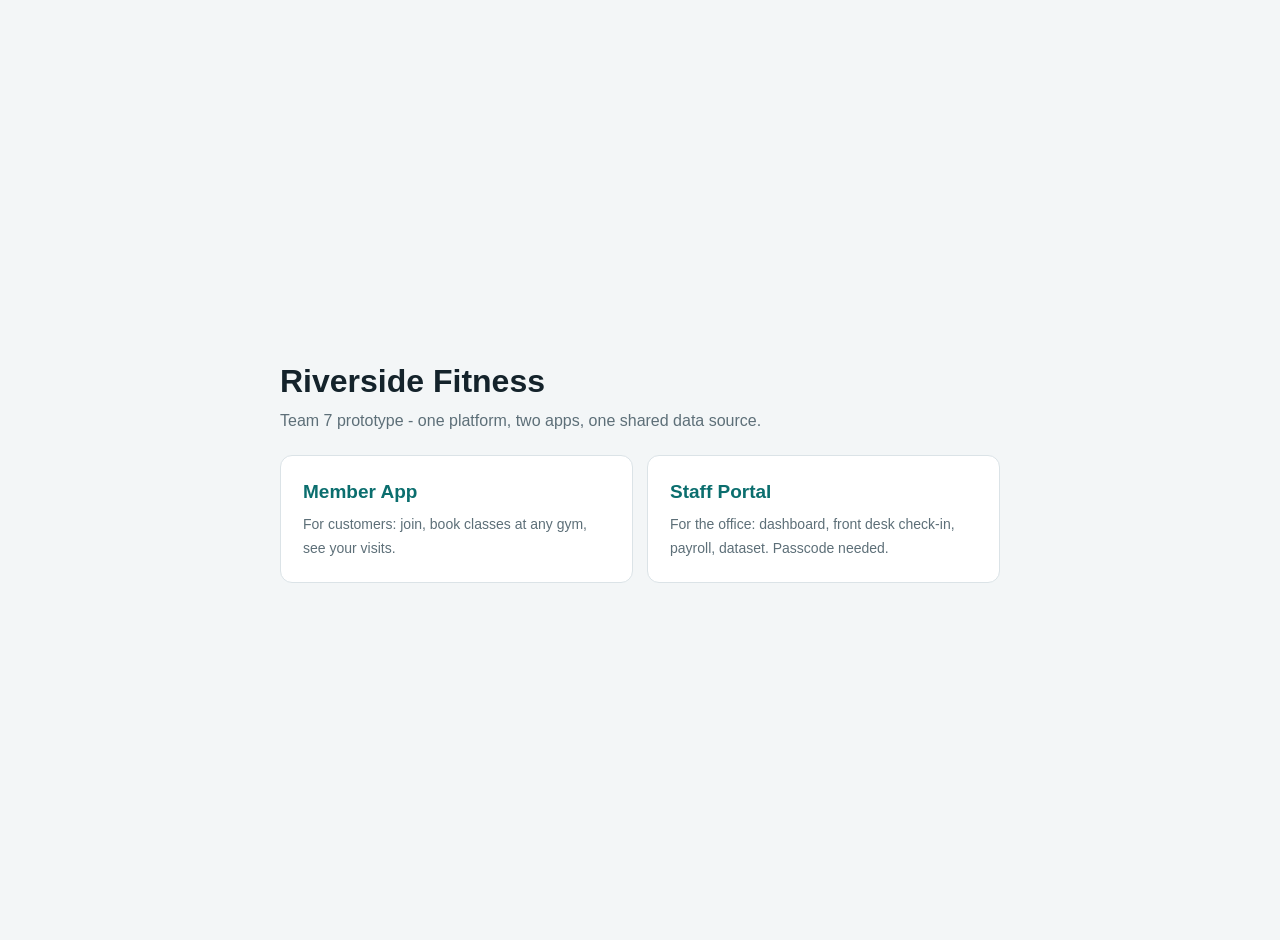
==== index.html @ 1a09a7ec "Add files via upload" ====
<!doctype html>
<html lang="en"><head><meta charset="utf-8"><meta name="viewport" content="width=device-width, initial-scale=1">
<title>Riverside Fitness</title>
<style>
body{margin:0;min-height:100vh;display:grid;place-items:center;background:#f3f6f7;color:#14232b;font:16px/1.5 -apple-system,Segoe UI,Roboto,Arial,sans-serif;padding:20px}
.w{max-width:720px;width:100%}h1{margin:0 0 4px}p{color:#5d6f78;margin:0 0 22px}
.g{display:grid;grid-template-columns:repeat(auto-fit,minmax(260px,1fr));gap:14px}
a{display:block;background:#fff;border:1px solid #dbe3e7;border-radius:12px;padding:22px;text-decoration:none;color:inherit}
a:hover{border-color:#0b6e6e}a b{display:block;font-size:19px;color:#0b6e6e;margin-bottom:6px}a span{color:#5d6f78;font-size:14px}
</style></head><body><div class="w"><h1>Riverside Fitness</h1><p>Team 7 prototype - one platform, two apps, one shared data source.</p>
<div class="g"><a href="member.html"><b>Member App</b><span>For customers: join, book classes at any gym, see your visits.</span></a>
<a href="staff.html"><b>Staff Portal</b><span>For the office: dashboard, front desk check-in, payroll, dataset. Passcode needed.</span></a></div></div></body></html>
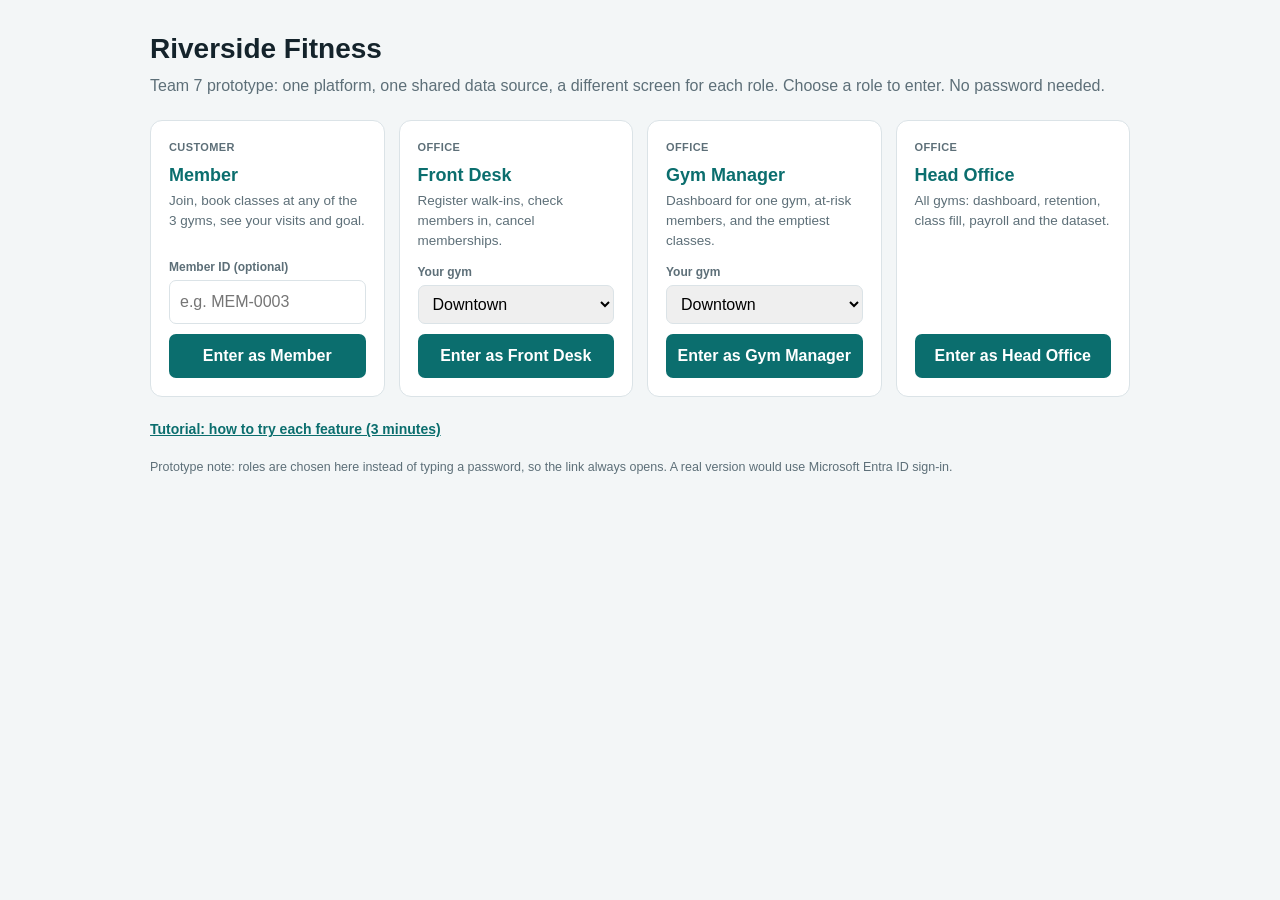
==== commit bd362dcc: "Add files via upload" ====
--- a/index.html
+++ b/index.html
@@ -1,12 +1,47 @@
 <!doctype html>
 <html lang="en"><head><meta charset="utf-8"><meta name="viewport" content="width=device-width, initial-scale=1">
-<title>Riverside Fitness</title>
+<title>Riverside Fitness - Choose your role</title>
 <style>
-body{margin:0;min-height:100vh;display:grid;place-items:center;background:#f3f6f7;color:#14232b;font:16px/1.5 -apple-system,Segoe UI,Roboto,Arial,sans-serif;padding:20px}
-.w{max-width:720px;width:100%}h1{margin:0 0 4px}p{color:#5d6f78;margin:0 0 22px}
-.g{display:grid;grid-template-columns:repeat(auto-fit,minmax(260px,1fr));gap:14px}
-a{display:block;background:#fff;border:1px solid #dbe3e7;border-radius:12px;padding:22px;text-decoration:none;color:inherit}
-a:hover{border-color:#0b6e6e}a b{display:block;font-size:19px;color:#0b6e6e;margin-bottom:6px}a span{color:#5d6f78;font-size:14px}
-</style></head><body><div class="w"><h1>Riverside Fitness</h1><p>Team 7 prototype - one platform, two apps, one shared data source.</p>
-<div class="g"><a href="member.html"><b>Member App</b><span>For customers: join, book classes at any gym, see your visits.</span></a>
-<a href="staff.html"><b>Staff Portal</b><span>For the office: dashboard, front desk check-in, payroll, dataset. Passcode needed.</span></a></div></div></body></html>
+:root{--bg:#f3f6f7;--ink:#14232b;--muted:#5d6f78;--line:#dbe3e7;--brand:#0b6e6e}
+*{box-sizing:border-box}
+body{margin:0;background:var(--bg);color:var(--ink);font:16px/1.5 -apple-system,Segoe UI,Roboto,Arial,sans-serif;padding:28px 16px}
+.w{max-width:980px;margin:0 auto}
+h1{margin:0 0 4px;font-size:28px}.lead{color:var(--muted);margin:0 0 22px}
+.g{display:grid;grid-template-columns:repeat(auto-fit,minmax(215px,1fr));gap:14px}
+.c{background:#fff;border:1px solid var(--line);border-radius:12px;padding:18px;display:flex;flex-direction:column}
+.c h2{margin:0 0 2px;font-size:18px;color:var(--brand)}.c p{margin:0 0 12px;color:var(--muted);font-size:13.5px;flex:1}
+label{font-size:12px;font-weight:600;color:var(--muted);margin-bottom:4px}
+input,select{width:100%;padding:9px 10px;border:1px solid var(--line);border-radius:7px;font:inherit;margin-bottom:10px}
+button{background:var(--brand);color:#fff;border:0;border-radius:7px;padding:10px;font:inherit;font-weight:600;cursor:pointer}
+button:hover{background:#084f50}
+.tag{display:inline-block;font-size:11px;font-weight:700;letter-spacing:.4px;text-transform:uppercase;color:var(--muted);margin-bottom:6px}
+.foot{margin-top:22px;display:flex;flex-wrap:wrap;gap:16px;font-size:14px}.foot a{color:var(--brand);font-weight:600}
+.note{font-size:12.5px;color:var(--muted);margin-top:18px}
+</style></head><body><div class="w">
+<h1>Riverside Fitness</h1>
+<p class="lead">Team 7 prototype: one platform, one shared data source, a different screen for each role. Choose a role to enter. No password needed.</p>
+<div class="g">
+ <div class="c"><span class="tag">Customer</span><h2>Member</h2><p>Join, book classes at any of the 3 gyms, see your visits and goal.</p>
+  <label for="mid">Member ID (optional)</label><input id="mid" placeholder="e.g. MEM-0003">
+  <button id="goMember" type="button">Enter as Member</button></div>
+ <div class="c"><span class="tag">Office</span><h2>Front Desk</h2><p>Register walk-ins, check members in, cancel memberships.</p>
+  <label for="locFd">Your gym</label><select id="locFd"></select>
+  <button data-role="frontdesk" data-loc="locFd" type="button">Enter as Front Desk</button></div>
+ <div class="c"><span class="tag">Office</span><h2>Gym Manager</h2><p>Dashboard for one gym, at-risk members, and the emptiest classes.</p>
+  <label for="locGm">Your gym</label><select id="locGm"></select>
+  <button data-role="manager" data-loc="locGm" type="button">Enter as Gym Manager</button></div>
+ <div class="c"><span class="tag">Office</span><h2>Head Office</h2><p>All gyms: dashboard, retention, class fill, payroll and the dataset.</p>
+  <label>&nbsp;</label><div style="flex:1"></div>
+  <button data-role="head" type="button">Enter as Head Office</button></div>
+</div>
+<div class="foot"><a href="guide.html">Tutorial: how to try each feature (3 minutes)</a></div>
+<p class="note">Prototype note: roles are chosen here instead of typing a password, so the link always opens. A real version would use Microsoft Entra ID sign-in.</p>
+</div>
+<script>
+const G=[['LOC-A','Downtown'],['LOC-B','Uptown'],['LOC-C','Eastside']];
+['locFd','locGm'].forEach(id=>document.getElementById(id).innerHTML=G.map(g=>`<option value="${g[0]}">${g[1]}</option>`).join(''));
+function set(k,v){try{localStorage.setItem(k,v)}catch(e){}}
+function del(k){try{localStorage.removeItem(k)}catch(e){}}
+document.getElementById('goMember').onclick=()=>{const v=document.getElementById('mid').value.trim().toUpperCase();v?set('rf_member',v):del('rf_member');location.href='member.html';};
+document.querySelectorAll('[data-role]').forEach(b=>b.onclick=()=>{const l=b.dataset.loc?document.getElementById(b.dataset.loc).value:'';location.href='staff.html?role='+b.dataset.role+(l?'&loc='+l:'');});
+</script></body></html>
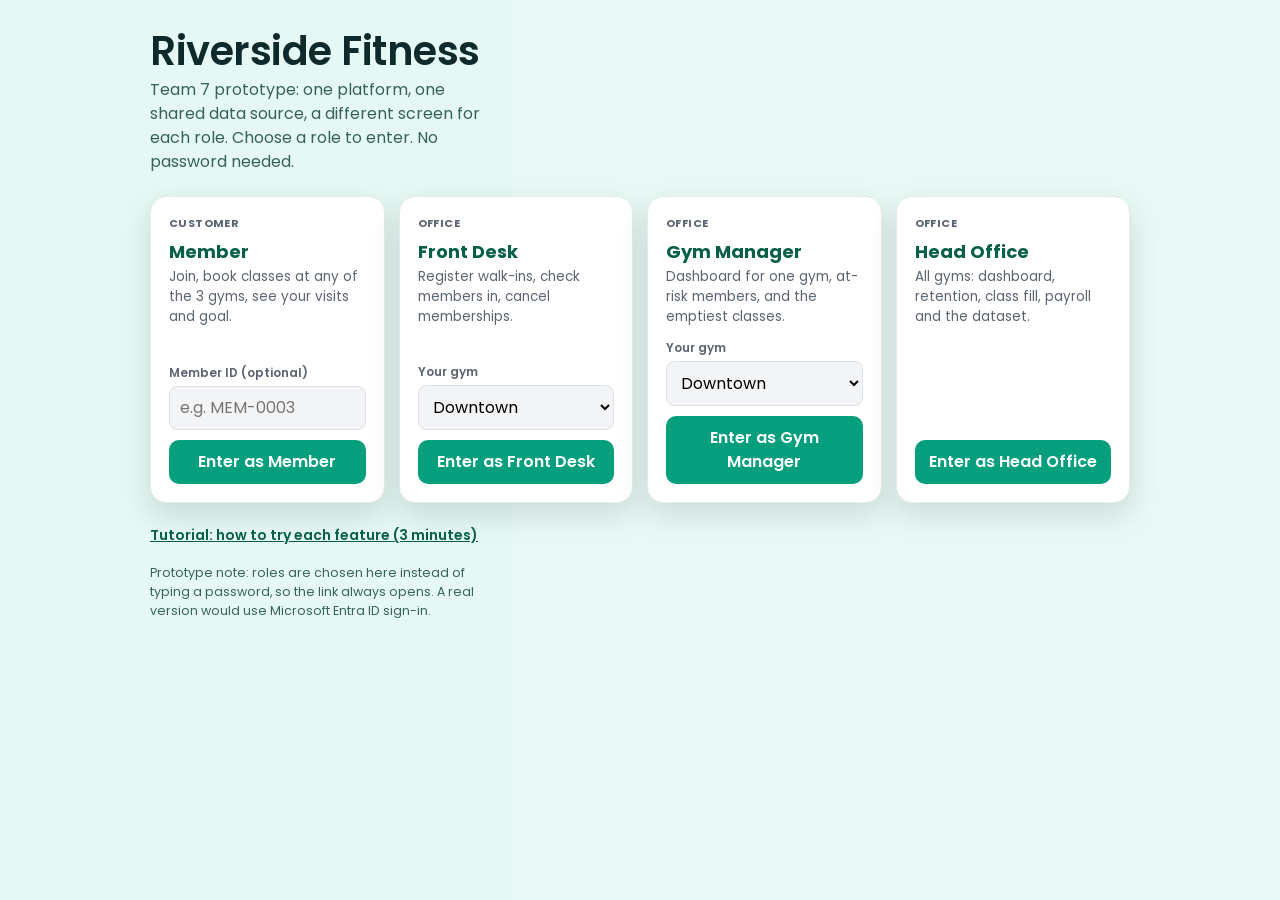
==== commit f006c415: "Update index.html" ====
--- a/index.html
+++ b/index.html
@@ -17,7 +17,7 @@
 .tag{display:inline-block;font-size:11px;font-weight:700;letter-spacing:.4px;text-transform:uppercase;color:var(--muted);margin-bottom:6px}
 .foot{margin-top:22px;display:flex;flex-wrap:wrap;gap:16px;font-size:14px}.foot a{color:var(--brand);font-weight:600}
 .note{font-size:12.5px;color:var(--muted);margin-top:18px}
-</style></head><body><div class="w">
+</style><link rel="stylesheet" href="theme.css"></head><body class="landing"><div class="w">
 <h1>Riverside Fitness</h1>
 <p class="lead">Team 7 prototype: one platform, one shared data source, a different screen for each role. Choose a role to enter. No password needed.</p>
 <div class="g">
--- a/theme.css
+++ b/theme.css
@@ -0,0 +1,55 @@
+/* Riverside Fitness theme v3 - light mint/periwinkle + green accent (Glofox-inspired) */
+@import url('https://fonts.googleapis.com/css2?family=Poppins:wght@400;500;600;700&display=swap');
+:root{
+  --art:url("data:image/svg+xml,%3Csvg xmlns='http://www.w3.org/2000/svg' viewBox='0 0 1600 400' preserveAspectRatio='xMidYMid slice'%3E%3Cdefs%3E%3CradialGradient id='a' cx='50%25' cy='50%25' r='50%25'%3E%3Cstop offset='0' stop-color='%237ee8d6' stop-opacity='.55'/%3E%3Cstop offset='1' stop-color='%237ee8d6' stop-opacity='0'/%3E%3C/radialGradient%3E%3CradialGradient id='b' cx='50%25' cy='50%25' r='50%25'%3E%3Cstop offset='0' stop-color='%238b93f0' stop-opacity='.55'/%3E%3Cstop offset='1' stop-color='%238b93f0' stop-opacity='0'/%3E%3C/radialGradient%3E%3C/defs%3E%3Ccircle cx='1250' cy='60' r='340' fill='url(%23a)'/%3E%3Ccircle cx='1500' cy='380' r='300' fill='url(%23b)'/%3E%3Cg transform='translate(1020 70)'%3E%3Crect width='190' height='96' rx='14' fill='white' fill-opacity='.92'/%3E%3Ccircle cx='34' cy='36' r='16' fill='%23c7d2fe'/%3E%3Crect x='62' y='26' width='90' height='9' rx='4' fill='%23111'/%3E%3Crect x='62' y='46' width='60' height='7' rx='3' fill='%239ca3af'/%3E%3Ccircle cx='166' cy='30' r='8' fill='%2310b981'/%3E%3Crect x='20' y='68' width='150' height='9' rx='4' fill='%23e5e7eb'/%3E%3C/g%3E%3Cg transform='translate(1190 190)'%3E%3Crect width='200' height='88' rx='14' fill='white' fill-opacity='.92'/%3E%3Crect x='18' y='20' width='42' height='42' rx='10' fill='%23e0e7ff'/%3E%3Crect x='74' y='22' width='96' height='8' rx='4' fill='%236b7280'/%3E%3Ctext x='74' y='62' font-family='Arial' font-weight='700' font-size='28' fill='%23111'%3E128%3C/text%3E%3C/g%3E%3C/svg%3E");
+  --dots:url("data:image/svg+xml,%3Csvg xmlns='http://www.w3.org/2000/svg' width='32' height='32'%3E%3Ccircle cx='2' cy='2' r='1.3' fill='%2523059669' fill-opacity='.08'/%3E%3C/svg%3E");
+  --ink:#111418; --muted:#5b6470; --line:#dfe3e8; --tile:#dde3e9;
+  --brand:#059f7e; --brand-dark:#047857; --green:#059f7e; --greenD:#065f46;
+  --mint:#8fe6dc; --peri:#7c8ae0;
+  --grad:linear-gradient(120deg,#a5ecea 0%,#86e3d6 45%,#7c8ae0 100%);
+}
+body{font-family:'Poppins','Segoe UI',system-ui,-apple-system,Arial,sans-serif!important;background:#fff;background-image:var(--dots);color:var(--ink)}
+:root{--lightA:#e3f8f4;--lightB:#e6e9ff}
+header{background:linear-gradient(100deg,#e9faf6,#e8ecff)!important;color:#0f2a2a!important;box-shadow:0 1px 0 var(--line)}
+header h1{font-size:20px;font-weight:600;color:#0f2a2a!important}
+header a{color:#065f46!important}
+header .pill{background:#fff!important;color:#065f46!important;border:1px solid #cfe9e3}
+header button,header .btn{background:#fff!important;color:#0f2a2a!important;border:1px solid #cfe9e3!important;box-shadow:none!important;margin-top:0}
+header .sub,header p,header small{color:#35625c!important}
+nav{background:#fff;box-shadow:none;border-bottom:1px solid var(--line)}
+nav button{font-family:inherit;font-weight:500}
+nav button.on{color:var(--greenD)!important;border-bottom-color:var(--green)!important}
+.card{background:#fff;border:1px solid var(--line);border-radius:16px;box-shadow:none;transition:box-shadow .2s}
+.card:hover{box-shadow:0 10px 26px rgba(17,20,24,.08)}
+.card h3{color:var(--greenD)!important;letter-spacing:1.2px!important;font-weight:600!important}
+input,select{background:#f3f4f6!important;border:1px solid var(--line)!important;border-radius:8px!important;font-family:inherit}
+.btn{background:var(--green);color:#fff;border-radius:10px;font-family:inherit;box-shadow:none}
+.btn:hover{background:var(--brand-dark)}
+.btn.ghost{background:#fff;border:1px solid var(--line);color:var(--ink)}
+/* hero band under the menu: light mint/periwinkle with photo strip on the right */
+.hero{position:relative;overflow:hidden;color:#0f2a2a;padding:44px 20px 50px;background:radial-gradient(circle at 20% 0%,#fff,transparent 50%),linear-gradient(100deg,#d9f6f0,#e2e6ff)}
+.hero .in{position:relative;z-index:2;max-width:1180px;margin:0 auto;padding:0 16px}
+.hero h2{font-size:34px;font-weight:600;margin:0 0 8px;color:#0f2a2a;letter-spacing:-.4px;line-height:1.2}
+.hero p{margin:0;font-size:15px;color:#35625c;max-width:520px}
+.hero .in::before{content:'Riverside Fitness - one platform, three gyms';display:inline-block;background:#fff;border:1px solid #cfe9e3;border-radius:8px;padding:6px 12px;font-size:12px;font-weight:500;margin-bottom:14px;color:#065f46}
+.hero::after{content:'';position:absolute;z-index:1;right:0;top:0;bottom:0;width:58%;background-size:34% 100%;background-repeat:no-repeat;background-position:0 30%,50% 30%,100% 30%;
+ -webkit-mask-image:linear-gradient(to right,transparent,#000 45%);mask-image:linear-gradient(to right,transparent,#000 45%)}
+.hero:has(#heroTitle)::after{background-image:url(img/elliptical.jpg),url(img/zumba.jpg),url(img/yoga.jpg)}
+.hero:not(:has(#heroTitle))::after{background-image:url(img/ropes.jpg),url(img/dumbbells.jpg),url(img/kettlebell.jpg)}
+@media(max-width:700px){.hero::after{width:100%;opacity:.25}.hero h2{font-size:26px}}
+/* start page: light left panel, photo on the right */
+body.landing{min-height:100vh;color:#0f2a2a;background:linear-gradient(120deg,#dff7f2,#e4e8ff)}
+@media(min-width:900px){body.landing{background:linear-gradient(90deg,#e6f8f4 0%,#e6f8f4 40%,rgba(230,248,244,0) 40.1%),linear-gradient(rgba(255,255,255,.10),rgba(255,255,255,.10)),url(img/hero-gym.jpg) 70% center/cover no-repeat,#e6f8f4}
+ body.landing h1,body.landing .lead,body.landing .note{max-width:34%}}
+body.landing h1{font-size:40px;font-weight:600;letter-spacing:-.5px;line-height:1.15;color:#0f2a2a}
+body.landing .lead{color:#35625c}
+body.landing .c{background:#fff;color:#111418;border:1px solid #e3ece9;border-radius:16px;box-shadow:0 12px 30px rgba(15,42,42,.14)}
+body.landing .c h2{color:var(--greenD)}
+body.landing .c button{background:var(--green);color:#fff;border-radius:10px}
+body.landing a{color:#065f46}
+body.landing .note{color:#35625c}
+/* tutorial page: light photo banner */
+body.doc{background:#fff;position:relative}
+body.doc::before{content:'';position:absolute;left:0;right:0;top:0;height:230px;z-index:0;background:linear-gradient(90deg,rgba(227,248,244,.97) 0%,rgba(227,248,244,.8) 45%,rgba(230,233,255,.35) 100%),url(img/weights.jpg) center 40%/cover}
+body.doc .w{position:relative;z-index:1;background:#fff;border:1px solid var(--line);border-radius:18px;padding:26px 30px;margin-top:90px}
+body.doc h1{color:#0f2a2a}
